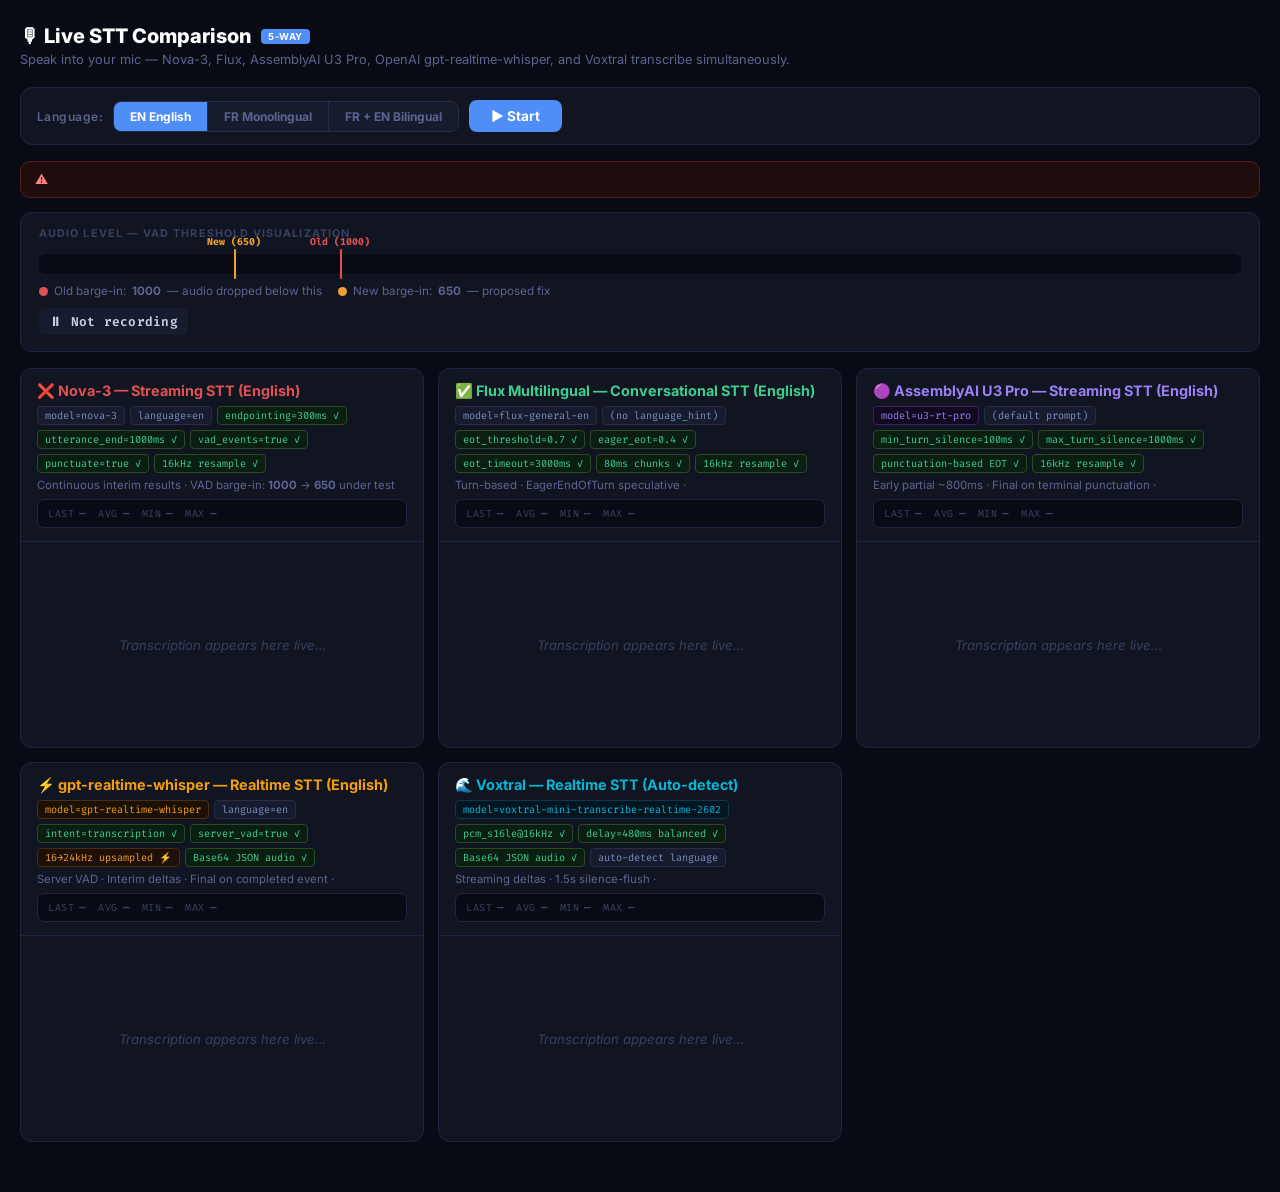
==== static/index.html @ 489904d3 "Add initial HTML and CSS for STT comparison interface - Created index.html for the main structure of" ====
<!DOCTYPE html>
<html lang="en">

<head>
  <meta charset="UTF-8" />
  <meta name="viewport" content="width=device-width,initial-scale=1" />
  <title>STT Test: Nova-3 vs Flux vs AssemblyAI U3 Pro | 3-Way Comparison</title>
  <link rel="stylesheet" href="/static/style.css" />
</head>

<body>

  <div class="header">
    <h1>🎙 Live STT Comparison <span class="badge">5-Way</span></h1>
    <p>Speak into your mic — Nova-3, Flux, AssemblyAI U3 Pro, OpenAI gpt-realtime-whisper, and Voxtral transcribe
      simultaneously.</p>
  </div>

  <div class="cfg">
    <span class="cfg-label">Language:</span>
    <div class="ltog">
      <button id="btnEn" class="on" onclick="setLang('en')">EN English</button>
      <button id="btnFr" onclick="setLang('fr')">FR Monolingual</button>
      <button id="btnFrBi" onclick="setLang('fr-bilingual')">FR + EN Bilingual</button>
    </div>
    <button id="startBtn" onclick="toggle()">
      <span class="pulse-dot"></span>
      <span id="startBtnTxt">▶ Start</span>
    </button>
  </div>

  <div class="err" id="errEl">
    <span>⚠</span><span id="errTxt"></span>
  </div>

  <!-- VAD meter -->
  <div class="vad-card">
    <h2>Audio Level — VAD Threshold Visualization</h2>
    <div class="meter-wrap" id="mw">
      <div class="meter-fill" id="mf"></div>
    </div>
    <div class="legend">
      <div class="leg-item"><span class="leg-dot" style="background:var(--red)"></span>Old barge-in:
        <strong>1000</strong> — audio dropped below this
      </div>
      <div class="leg-item"><span class="leg-dot" style="background:var(--amber)"></span>New barge-in:
        <strong>650</strong> — proposed fix
      </div>
    </div>
    <div class="vad-status" id="vs">⏸ Not recording</div>
  </div>

  <!-- Side-by-side panels -->
  <div class="cols">
    <!-- Nova-3 -->
    <div class="panel">
      <div class="ph old">
        <h3 id="t1">❌ Nova-3 — Streaming STT (English)</h3>
        <div class="tags">
          <span class="tag">model=nova-3</span>
          <span class="tag" id="l1tag">language=en</span>
          <span class="tag fixed">endpointing=300ms ✓</span>
          <span class="tag fixed">utterance_end=1000ms ✓</span>
          <span class="tag fixed">vad_events=true ✓</span>
          <span class="tag fixed">punctuate=true ✓</span>
          <span class="tag fixed">16kHz resample ✓</span>
        </div>
        <div class="model-note">Continuous interim results · VAD barge-in: <strong>1000</strong> → <strong>650</strong>
          under test</div>
        <div class="lat-stats" id="lsNova">
          <div class="ls-item"><span class="ls-label">Last</span><span class="ls-val na" id="n3-last">—</span></div>
          <div class="ls-item"><span class="ls-label">Avg</span><span class="ls-val na" id="n3-avg">—</span></div>
          <div class="ls-item"><span class="ls-label">Min</span><span class="ls-val na" id="n3-min">—</span></div>
          <div class="ls-item"><span class="ls-label">Max</span><span class="ls-val na" id="n3-max">—</span></div>
        </div>
      </div>
      <div class="ta" id="a1"><span class="ph2">Transcription appears here live…</span></div>
    </div>

    <!-- Flux -->
    <div class="panel">
      <div class="ph nw">
        <h3 id="t2">✅ Flux Multilingual — Conversational STT (English)</h3>
        <div class="tags">
          <span class="tag" id="fluxModelTag">model=flux-general-en</span>
          <span class="tag" id="l2tag">(no language_hint)</span>
          <span class="tag fixed">eot_threshold=0.7 ✓</span>
          <span class="tag fixed">eager_eot=0.4 ✓</span>
          <span class="tag fixed">eot_timeout=3000ms ✓</span>
          <span class="tag fixed">80ms chunks ✓</span>
          <span class="tag fixed">16kHz resample ✓</span>
        </div>
        <div class="model-note">Turn-based · EagerEndOfTurn speculative · <span id="detectedLang"
            style="color:var(--green)"></span></div>
        <div class="lat-stats" id="lsFlux">
          <div class="ls-item"><span class="ls-label">Last</span><span class="ls-val na" id="fl-last">—</span></div>
          <div class="ls-item"><span class="ls-label">Avg</span><span class="ls-val na" id="fl-avg">—</span></div>
          <div class="ls-item"><span class="ls-label">Min</span><span class="ls-val na" id="fl-min">—</span></div>
          <div class="ls-item"><span class="ls-label">Max</span><span class="ls-val na" id="fl-max">—</span></div>
        </div>
      </div>
      <div class="ta" id="a2"><span class="ph2">Transcription appears here live…</span></div>
    </div>

    <!-- AssemblyAI U3 Pro -->
    <div class="panel">
      <div class="ph aai">
        <h3 id="t3">🟣 AssemblyAI U3 Pro — Streaming STT (English)</h3>
        <div class="tags">
          <span class="tag" style="border-color:#3a2060;color:var(--purple);background:#120820">model=u3-rt-pro</span>
          <span class="tag" id="l3tag">(default prompt)</span>
          <span class="tag fixed">min_turn_silence=100ms ✓</span>
          <span class="tag fixed">max_turn_silence=1000ms ✓</span>
          <span class="tag fixed">punctuation-based EOT ✓</span>
          <span class="tag fixed">16kHz resample ✓</span>
        </div>
        <div class="model-note">Early partial ~800ms · Final on terminal punctuation · <span id="aaiNote"
            style="color:var(--purple)"></span></div>
        <div class="lat-stats" id="lsAAI">
          <div class="ls-item"><span class="ls-label">Last</span><span class="ls-val na" id="aa-last">—</span></div>
          <div class="ls-item"><span class="ls-label">Avg</span><span class="ls-val na" id="aa-avg">—</span></div>
          <div class="ls-item"><span class="ls-label">Min</span><span class="ls-val na" id="aa-min">—</span></div>
          <div class="ls-item"><span class="ls-label">Max</span><span class="ls-val na" id="aa-max">—</span></div>
        </div>
      </div>
      <div class="ta" id="a3"><span class="ph2">Transcription appears here live…</span></div>
    </div>

    <!-- OpenAI gpt-4o-transcribe -->
    <div class="panel">
      <div class="ph oai">
        <h3 id="t4">⚡ gpt-realtime-whisper — Realtime STT (English)</h3>
        <div class="tags">
          <span class="tag"
            style="border-color:#4a3010;color:var(--oai);background:#1a1006">model=gpt-realtime-whisper</span>
          <span class="tag" id="l4tag">language=en</span>
          <span class="tag fixed">intent=transcription ✓</span>
          <span class="tag fixed">server_vad=true ✓</span>
          <span class="tag warn">16→24kHz upsampled ⚡</span>
          <span class="tag fixed">Base64 JSON audio ✓</span>
        </div>
        <div class="model-note">Server VAD · Interim deltas · Final on completed event · <span id="oaiNote"
            style="color:var(--oai)"></span></div>
        <div class="lat-stats" id="lsOAI">
          <div class="ls-item"><span class="ls-label">Last</span><span class="ls-val na" id="oa-last">—</span></div>
          <div class="ls-item"><span class="ls-label">Avg</span><span class="ls-val na" id="oa-avg">—</span></div>
          <div class="ls-item"><span class="ls-label">Min</span><span class="ls-val na" id="oa-min">—</span></div>
          <div class="ls-item"><span class="ls-label">Max</span><span class="ls-val na" id="oa-max">—</span></div>
        </div>
      </div>
      <div class="ta" id="a4"><span class="ph2">Transcription appears here live…</span></div>
    </div>

    <!-- Mistral Voxtral Realtime -->
    <div class="panel">
      <div class="ph vx">
        <h3 id="t5">🌊 Voxtral — Realtime STT (Auto-detect)</h3>
        <div class="tags">
          <span class="tag"
            style="border-color:#0a3a45;color:var(--vx);background:#031520">model=voxtral-mini-transcribe-realtime-2602</span>
          <span class="tag fixed">pcm_s16le@16kHz ✓</span>
          <span class="tag fixed">delay=480ms balanced ✓</span>
          <span class="tag fixed">Base64 JSON audio ✓</span>
          <span class="tag">auto-detect language</span>
        </div>
        <div class="model-note">Streaming deltas · 1.5s silence-flush · <span id="vxNote"
            style="color:var(--vx)"></span></div>
        <div class="lat-stats" id="lsVX">
          <div class="ls-item"><span class="ls-label">Last</span><span class="ls-val na" id="vx-last">—</span></div>
          <div class="ls-item"><span class="ls-label">Avg</span><span class="ls-val na" id="vx-avg">—</span></div>
          <div class="ls-item"><span class="ls-label">Min</span><span class="ls-val na" id="vx-min">—</span></div>
          <div class="ls-item"><span class="ls-label">Max</span><span class="ls-val na" id="vx-max">—</span></div>
        </div>
      </div>
      <div class="ta" id="a5"><span class="ph2">Transcription appears here live…</span></div>
    </div>
  </div>

  <script src="/static/app.js"></script>
</body>

</html>
---- static/style.css ----
@import url('https://fonts.googleapis.com/css2?family=Inter:wght@400;500;600;700;800&family=Fira+Code:wght@400;500&display=swap');

* {
  box-sizing: border-box;
  margin: 0;
  padding: 0
}

:root {
  --bg: #090b14;
  --surface: #111522;
  --surface2: #161c2e;
  --border: #1e2540;
  --border2: #252d47;
  --text: #c8cfe8;
  --text-dim: #5a6490;
  --text-muted: #374060;
  --blue: #4f8ef7;
  --blue-dim: #1c2d5a;
  --green: #3ecf8e;
  --green-dim: #0d3024;
  --red: #e05252;
  --amber: #f0a030;
  --purple: #9b7ff4;
  --oai: #f59e0b;
  --oai-dim: #2a1e06;
  --vx: #06b6d4;
  --vx-dim: #062030;
}

body {
  font-family: 'Inter', sans-serif;
  background: var(--bg);
  color: var(--text);
  min-height: 100vh;
  padding: 24px 20px 50px
}

/* ── Header ── */
.header {
  margin-bottom: 20px
}

.header h1 {
  font-size: 1.25rem;
  font-weight: 800;
  color: #fff;
  display: flex;
  align-items: center;
  gap: 10px;
  margin-bottom: 4px
}

.header h1 .badge {
  font-size: .6rem;
  font-weight: 700;
  background: var(--blue);
  color: #fff;
  border-radius: 4px;
  padding: 2px 7px;
  letter-spacing: .06em;
  text-transform: uppercase
}

.header p {
  font-size: .8rem;
  color: var(--text-dim)
}

/* ── Config bar ── */
.cfg {
  display: flex;
  flex-wrap: wrap;
  gap: 10px;
  align-items: center;
  background: var(--surface);
  border: 1px solid var(--border);
  border-radius: 12px;
  padding: 12px 16px;
  margin-bottom: 16px
}

.cfg-label {
  font-size: .75rem;
  font-weight: 600;
  color: var(--text-dim);
  letter-spacing: .04em
}

.ltog {
  display: flex;
  border: 1px solid var(--border2);
  border-radius: 8px;
  overflow: hidden
}

.ltog button {
  padding: 7px 16px;
  border: none;
  background: var(--surface2);
  color: var(--text-dim);
  font-size: .75rem;
  font-weight: 700;
  cursor: pointer;
  font-family: 'Inter', sans-serif;
  transition: background .15s, color .15s
}

.ltog button.on {
  background: var(--blue);
  color: #fff
}

.ltog button+button {
  border-left: 1px solid var(--border2)
}

.ltog button:disabled {
  opacity: .35;
  cursor: default
}

#startBtn {
  padding: 8px 22px;
  border-radius: 8px;
  border: none;
  background: var(--blue);
  color: #fff;
  font-size: .85rem;
  font-weight: 700;
  cursor: pointer;
  font-family: 'Inter', sans-serif;
  transition: background .15s, transform .1s;
  display: flex;
  align-items: center;
  gap: 7px
}

#startBtn:hover:not(:disabled) {
  background: #3a7ae8;
  transform: translateY(-1px)
}

#startBtn.stop {
  background: var(--red)
}

#startBtn.stop:hover {
  background: #c44040
}

.pulse-dot {
  width: 8px;
  height: 8px;
  border-radius: 50%;
  background: #fff;
  display: none
}

#startBtn.stop .pulse-dot {
  display: block;
  animation: pulse-rec 1.2s ease-in-out infinite
}

@keyframes pulse-rec {

  0%,
  100% {
    opacity: 1;
    transform: scale(1)
  }

  50% {
    opacity: .3;
    transform: scale(.6)
  }
}

/* ── Error bar ── */
.err {
  display: none;
  background: #1f0d0d;
  border: 1px solid #5a1a1a;
  border-radius: 10px;
  color: #ff8080;
  font-size: .8rem;
  padding: 10px 14px;
  margin-bottom: 14px;
  display: flex;
  align-items: center;
  gap: 8px
}

.err.show {
  display: flex
}

/* ── VAD meter ── */
.vad-card {
  background: var(--surface);
  border: 1px solid var(--border);
  border-radius: 12px;
  padding: 14px 18px 16px;
  margin-bottom: 16px
}

.vad-card h2 {
  font-size: .67rem;
  font-weight: 700;
  text-transform: uppercase;
  letter-spacing: .1em;
  color: var(--text-muted);
  margin-bottom: 14px
}

.meter-wrap {
  position: relative;
  height: 20px;
  background: var(--bg);
  border-radius: 6px;
  margin-bottom: 10px;
  overflow: visible
}

.meter-fill {
  height: 100%;
  border-radius: 6px;
  width: 0%;
  transition: width .04s linear, background .08s
}

.vline {
  position: absolute;
  top: -5px;
  bottom: -5px;
  width: 2px;
  border-radius: 1px
}

.vlabel {
  position: absolute;
  bottom: 26px;
  transform: translateX(-50%);
  font-size: .62rem;
  font-weight: 700;
  white-space: nowrap;
  font-family: 'Fira Code', monospace
}

.legend {
  display: flex;
  gap: 16px;
  flex-wrap: wrap;
  margin-top: 10px
}

.leg-item {
  display: flex;
  align-items: center;
  gap: 6px;
  font-size: .73rem;
  color: var(--text-dim)
}

.leg-dot {
  width: 9px;
  height: 9px;
  border-radius: 50%;
  flex-shrink: 0
}

.vad-status {
  margin-top: 10px;
  font-size: .8rem;
  font-weight: 600;
  padding: 5px 10px;
  border-radius: 6px;
  background: var(--surface2);
  display: inline-block;
  font-family: 'Fira Code', monospace;
  letter-spacing: .02em
}

/* ── Panels ── */
.cols {
  display: grid;
  grid-template-columns: repeat(5, 1fr);
  gap: 14px
}

.panel {
  background: var(--surface);
  border: 1px solid var(--border);
  border-radius: 12px;
  display: flex;
  flex-direction: column;
  overflow: hidden;
  min-height: 380px
}

.ph {
  padding: 13px 16px;
  border-bottom: 1px solid var(--border)
}

.ph h3 {
  font-size: .9rem;
  font-weight: 700;
  margin-bottom: 6px
}

.ph.old h3 {
  color: var(--red)
}

.ph.nw h3 {
  color: var(--green)
}

.ph.aai h3 {
  color: var(--purple)
}

.ph.oai h3 {
  color: var(--oai)
}

.ph.vx h3 {
  color: var(--vx)
}

.tags {
  display: flex;
  flex-wrap: wrap;
  gap: 5px;
  margin-bottom: 5px
}

.tag {
  font-family: 'Fira Code', monospace;
  font-size: .64rem;
  background: var(--surface2);
  border: 1px solid var(--border2);
  color: #7a8ec2;
  border-radius: 4px;
  padding: 2px 7px
}

.tag.fixed {
  border-color: #2a4a25;
  color: var(--green);
  background: #0a1e12
}

.tag.warn {
  border-color: #4a2a10;
  color: var(--amber);
  background: #1e1008
}

.model-note {
  font-size: .71rem;
  color: var(--text-dim);
  margin-top: 2px
}

/* ── Transcript area ── */
.ta {
  flex: 1;
  padding: 14px 16px;
  overflow-y: auto;
  display: flex;
  flex-direction: column;
  gap: 6px;
  scroll-behavior: smooth
}

.ph2 {
  color: var(--text-muted);
  font-size: .82rem;
  font-style: italic;
  margin: auto;
  text-align: center
}

/* Final transcript line */
.fin {
  font-size: .87rem;
  line-height: 1.6;
  color: #b8c4e0;
  padding: 6px 10px;
  border-left: 2px solid var(--border2);
  border-radius: 0 5px 5px 0;
  background: var(--surface2)
}

/* Live interim line */
.live {
  font-size: 1rem;
  font-weight: 500;
  line-height: 1.55;
  color: #7bb8ff;
  padding: 9px 12px;
  border-left: 3px solid var(--blue);
  border-radius: 0 7px 7px 0;
  background: #0e1828
}

.live .lbl {
  font-size: .58rem;
  font-weight: 700;
  text-transform: uppercase;
  letter-spacing: .1em;
  color: var(--blue);
  display: block;
  margin-bottom: 4px
}

.live .ltx {
  display: block
}

.cur {
  display: inline-block;
  width: 2px;
  height: .9em;
  background: var(--blue);
  margin-left: 2px;
  vertical-align: text-bottom;
  animation: blink .9s step-end infinite
}

@keyframes blink {

  0%,
  100% {
    opacity: 1
  }

  50% {
    opacity: 0
  }
}

/* Flux listening indicator */
.listening {
  font-size: .82rem;
  color: #3ecf8e;
  padding: 9px 12px;
  border-left: 3px solid #1a6644;
  border-radius: 0 7px 7px 0;
  background: #0a1a12;
  display: flex;
  align-items: center;
  gap: 10px
}

.ldot {
  width: 8px;
  height: 8px;
  border-radius: 50%;
  background: var(--green);
  flex-shrink: 0;
  animation: ldot-pulse 1.4s ease-in-out infinite
}

@keyframes ldot-pulse {

  0%,
  100% {
    opacity: 1;
    transform: scale(1)
  }

  50% {
    opacity: .2;
    transform: scale(.65)
  }
}

/* Nova-3 speech-started flash */
.speech-ping {
  font-size: .75rem;
  color: var(--blue);
  padding: 5px 10px;
  border-left: 3px solid var(--blue);
  border-radius: 0 5px 5px 0;
  background: var(--blue-dim);
  display: flex;
  align-items: center;
  gap: 8px;
  animation: fade-in .15s ease
}

@keyframes fade-in {
  from {
    opacity: 0;
    transform: translateY(3px)
  }

  to {
    opacity: 1;
    transform: translateY(0)
  }
}

/* Panel error */
.panel-err {
  color: var(--red);
  font-size: .8rem;
  padding: 10px 13px;
  background: #1a0d0d;
  border-radius: 7px;
  border: 1px solid #5a1a1a;
  margin: 6px
}

/* ── Latency badge on transcript lines ── */
.lat-badge {
  display: inline-block;
  font-family: 'Fira Code', monospace;
  font-size: .58rem;
  font-weight: 700;
  padding: 1px 6px;
  border-radius: 4px;
  margin-left: 8px;
  vertical-align: middle;
  letter-spacing: .03em;
  opacity: .9;
}

.lat-fast {
  background: #0d3024;
  color: var(--green);
  border: 1px solid #1a6040;
}

.lat-mid {
  background: #2a1e06;
  color: var(--amber);
  border: 1px solid #5a3a10;
}

.lat-slow {
  background: #1f0d0d;
  color: var(--red);
  border: 1px solid #5a1a1a;
}

/* ── Per-panel latency stats bar ── */
.lat-stats {
  display: flex;
  gap: 12px;
  flex-wrap: wrap;
  margin-top: 7px;
  padding: 6px 10px;
  background: var(--bg);
  border-radius: 7px;
  border: 1px solid var(--border);
  font-family: 'Fira Code', monospace;
  font-size: .68rem;
  color: var(--text-dim);
}

.lat-stats .ls-item {
  display: flex;
  align-items: center;
  gap: 5px;
}

.lat-stats .ls-label {
  color: var(--text-muted);
  font-size: .63rem;
  text-transform: uppercase;
  letter-spacing: .05em;
}

.lat-stats .ls-val {
  font-weight: 700;
}

.lat-stats .ls-val.fast {
  color: var(--green);
}

.lat-stats .ls-val.mid {
  color: var(--amber);
}

.lat-stats .ls-val.slow {
  color: var(--red);
}

.lat-stats .ls-val.na {
  color: var(--text-muted);
}

/* Flash when latency updates */
@keyframes lat-flash {
  0% {
    opacity: 1;
    transform: scale(1.18);
  }

  60% {
    opacity: 1;
    transform: scale(1.04);
  }

  100% {
    opacity: 1;
    transform: scale(1);
  }
}

.lat-flash {
  animation: lat-flash .35s ease-out;
}

@media(max-width:1400px) {
  .cols {
    grid-template-columns: repeat(3, 1fr)
  }
}

@media(max-width:900px) {
  .cols {
    grid-template-columns: 1fr 1fr
  }
}

@media(max-width:600px) {
  .cols {
    grid-template-columns: 1fr
  }
}
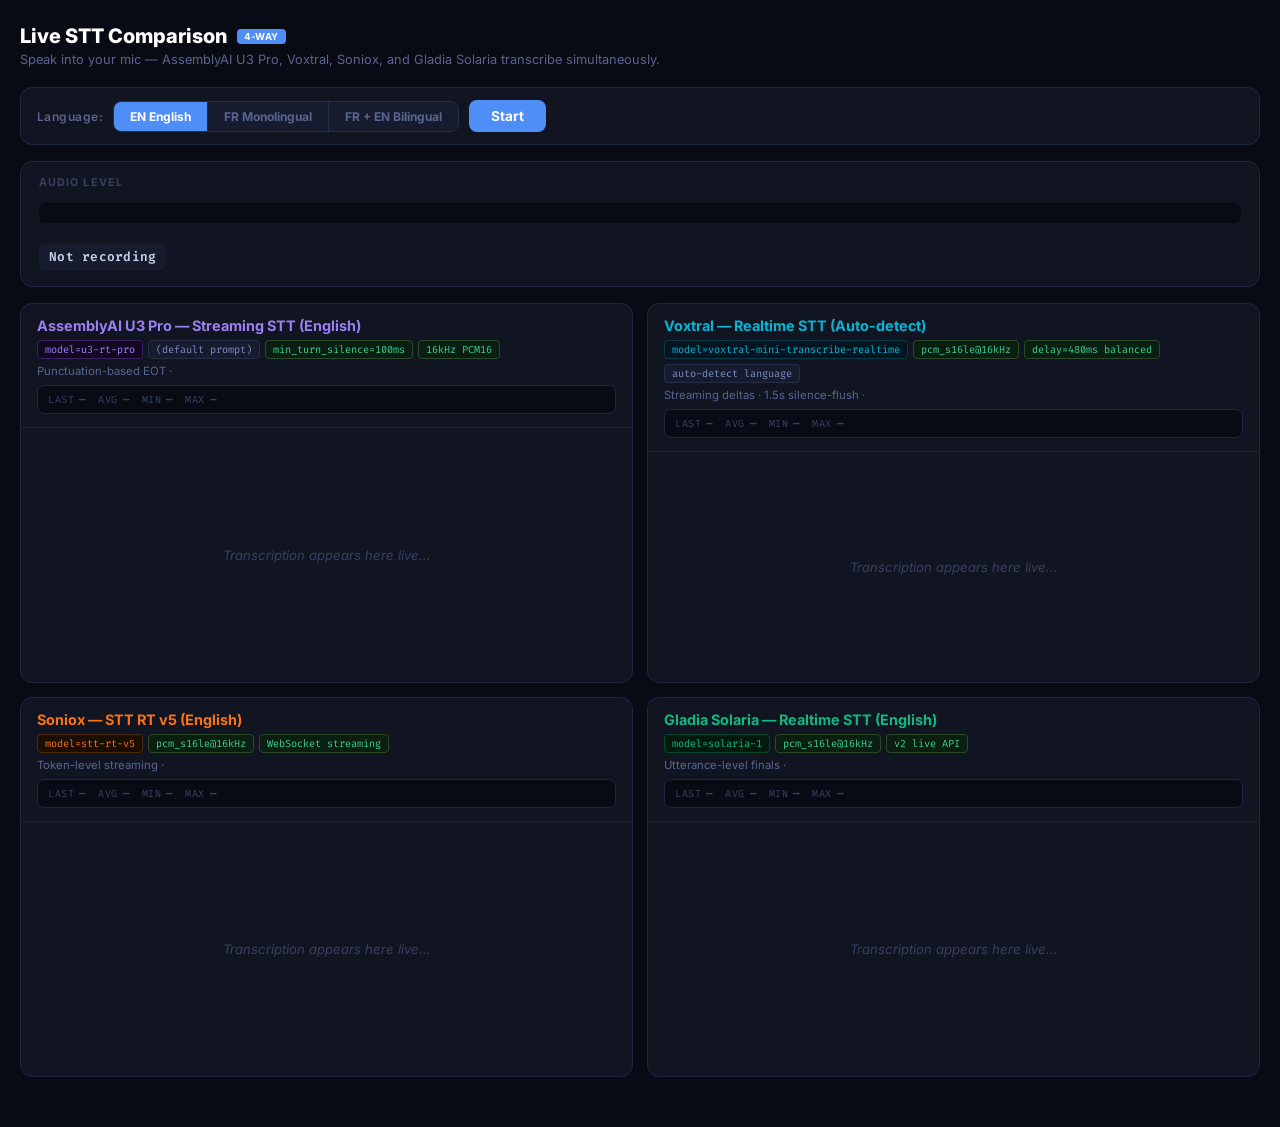
==== commit d33b52a5: "Replace Deepgram/OpenAI with Soniox + Gladia for 4-way STT comparison Remove Nova-3, Flux, and OpenA" ====
--- a/static/index.html
+++ b/static/index.html
@@ -4,16 +4,15 @@
 <head>
   <meta charset="UTF-8" />
   <meta name="viewport" content="width=device-width,initial-scale=1" />
-  <title>STT Test: Nova-3 vs Flux vs AssemblyAI U3 Pro | 3-Way Comparison</title>
+  <title>STT 4-Way Comparison | AAI · Voxtral · Soniox · Gladia</title>
   <link rel="stylesheet" href="/static/style.css" />
 </head>
 
 <body>
 
   <div class="header">
-    <h1>🎙 Live STT Comparison <span class="badge">5-Way</span></h1>
-    <p>Speak into your mic — Nova-3, Flux, AssemblyAI U3 Pro, OpenAI gpt-realtime-whisper, and Voxtral transcribe
-      simultaneously.</p>
+    <h1>Live STT Comparison <span class="badge">4-Way</span></h1>
+    <p>Speak into your mic — AssemblyAI U3 Pro, Voxtral, Soniox, and Gladia Solaria transcribe simultaneously.</p>
   </div>
 
   <div class="cfg">
@@ -25,154 +24,109 @@
     </div>
     <button id="startBtn" onclick="toggle()">
       <span class="pulse-dot"></span>
-      <span id="startBtnTxt">▶ Start</span>
+      <span id="startBtnTxt">Start</span>
     </button>
   </div>
 
   <div class="err" id="errEl">
-    <span>⚠</span><span id="errTxt"></span>
+    <span></span><span id="errTxt"></span>
   </div>
 
   <!-- VAD meter -->
   <div class="vad-card">
-    <h2>Audio Level — VAD Threshold Visualization</h2>
+    <h2>Audio Level</h2>
     <div class="meter-wrap" id="mw">
       <div class="meter-fill" id="mf"></div>
     </div>
-    <div class="legend">
-      <div class="leg-item"><span class="leg-dot" style="background:var(--red)"></span>Old barge-in:
-        <strong>1000</strong> — audio dropped below this
-      </div>
-      <div class="leg-item"><span class="leg-dot" style="background:var(--amber)"></span>New barge-in:
-        <strong>650</strong> — proposed fix
-      </div>
-    </div>
-    <div class="vad-status" id="vs">⏸ Not recording</div>
+    <div class="vad-status" id="vs">Not recording</div>
   </div>
 
   <!-- Side-by-side panels -->
   <div class="cols">
-    <!-- Nova-3 -->
-    <div class="panel">
-      <div class="ph old">
-        <h3 id="t1">❌ Nova-3 — Streaming STT (English)</h3>
-        <div class="tags">
-          <span class="tag">model=nova-3</span>
-          <span class="tag" id="l1tag">language=en</span>
-          <span class="tag fixed">endpointing=300ms ✓</span>
-          <span class="tag fixed">utterance_end=1000ms ✓</span>
-          <span class="tag fixed">vad_events=true ✓</span>
-          <span class="tag fixed">punctuate=true ✓</span>
-          <span class="tag fixed">16kHz resample ✓</span>
-        </div>
-        <div class="model-note">Continuous interim results · VAD barge-in: <strong>1000</strong> → <strong>650</strong>
-          under test</div>
-        <div class="lat-stats" id="lsNova">
-          <div class="ls-item"><span class="ls-label">Last</span><span class="ls-val na" id="n3-last">—</span></div>
-          <div class="ls-item"><span class="ls-label">Avg</span><span class="ls-val na" id="n3-avg">—</span></div>
-          <div class="ls-item"><span class="ls-label">Min</span><span class="ls-val na" id="n3-min">—</span></div>
-          <div class="ls-item"><span class="ls-label">Max</span><span class="ls-val na" id="n3-max">—</span></div>
-        </div>
-      </div>
-      <div class="ta" id="a1"><span class="ph2">Transcription appears here live…</span></div>
-    </div>
-
-    <!-- Flux -->
-    <div class="panel">
-      <div class="ph nw">
-        <h3 id="t2">✅ Flux Multilingual — Conversational STT (English)</h3>
-        <div class="tags">
-          <span class="tag" id="fluxModelTag">model=flux-general-en</span>
-          <span class="tag" id="l2tag">(no language_hint)</span>
-          <span class="tag fixed">eot_threshold=0.7 ✓</span>
-          <span class="tag fixed">eager_eot=0.4 ✓</span>
-          <span class="tag fixed">eot_timeout=3000ms ✓</span>
-          <span class="tag fixed">80ms chunks ✓</span>
-          <span class="tag fixed">16kHz resample ✓</span>
-        </div>
-        <div class="model-note">Turn-based · EagerEndOfTurn speculative · <span id="detectedLang"
-            style="color:var(--green)"></span></div>
-        <div class="lat-stats" id="lsFlux">
-          <div class="ls-item"><span class="ls-label">Last</span><span class="ls-val na" id="fl-last">—</span></div>
-          <div class="ls-item"><span class="ls-label">Avg</span><span class="ls-val na" id="fl-avg">—</span></div>
-          <div class="ls-item"><span class="ls-label">Min</span><span class="ls-val na" id="fl-min">—</span></div>
-          <div class="ls-item"><span class="ls-label">Max</span><span class="ls-val na" id="fl-max">—</span></div>
-        </div>
-      </div>
-      <div class="ta" id="a2"><span class="ph2">Transcription appears here live…</span></div>
-    </div>
-
     <!-- AssemblyAI U3 Pro -->
     <div class="panel">
       <div class="ph aai">
-        <h3 id="t3">🟣 AssemblyAI U3 Pro — Streaming STT (English)</h3>
+        <h3 id="tAAI">AssemblyAI U3 Pro — Streaming STT (English)</h3>
         <div class="tags">
           <span class="tag" style="border-color:#3a2060;color:var(--purple);background:#120820">model=u3-rt-pro</span>
-          <span class="tag" id="l3tag">(default prompt)</span>
-          <span class="tag fixed">min_turn_silence=100ms ✓</span>
-          <span class="tag fixed">max_turn_silence=1000ms ✓</span>
-          <span class="tag fixed">punctuation-based EOT ✓</span>
-          <span class="tag fixed">16kHz resample ✓</span>
+          <span class="tag" id="lAAItag">(default prompt)</span>
+          <span class="tag fixed">min_turn_silence=100ms</span>
+          <span class="tag fixed">16kHz PCM16</span>
         </div>
-        <div class="model-note">Early partial ~800ms · Final on terminal punctuation · <span id="aaiNote"
-            style="color:var(--purple)"></span></div>
-        <div class="lat-stats" id="lsAAI">
+        <div class="model-note">Punctuation-based EOT · <span id="aaiNote" style="color:var(--purple)"></span></div>
+        <div class="lat-stats">
           <div class="ls-item"><span class="ls-label">Last</span><span class="ls-val na" id="aa-last">—</span></div>
           <div class="ls-item"><span class="ls-label">Avg</span><span class="ls-val na" id="aa-avg">—</span></div>
           <div class="ls-item"><span class="ls-label">Min</span><span class="ls-val na" id="aa-min">—</span></div>
           <div class="ls-item"><span class="ls-label">Max</span><span class="ls-val na" id="aa-max">—</span></div>
         </div>
       </div>
-      <div class="ta" id="a3"><span class="ph2">Transcription appears here live…</span></div>
+      <div class="ta" id="aAAI"><span class="ph2">Transcription appears here live…</span></div>
     </div>
 
-    <!-- OpenAI gpt-4o-transcribe -->
+    <!-- Voxtral Realtime -->
     <div class="panel">
-      <div class="ph oai">
-        <h3 id="t4">⚡ gpt-realtime-whisper — Realtime STT (English)</h3>
+      <div class="ph vx">
+        <h3 id="tVX">Voxtral — Realtime STT (Auto-detect)</h3>
         <div class="tags">
           <span class="tag"
-            style="border-color:#4a3010;color:var(--oai);background:#1a1006">model=gpt-realtime-whisper</span>
-          <span class="tag" id="l4tag">language=en</span>
-          <span class="tag fixed">intent=transcription ✓</span>
-          <span class="tag fixed">server_vad=true ✓</span>
-          <span class="tag warn">16→24kHz upsampled ⚡</span>
-          <span class="tag fixed">Base64 JSON audio ✓</span>
-        </div>
-        <div class="model-note">Server VAD · Interim deltas · Final on completed event · <span id="oaiNote"
-            style="color:var(--oai)"></span></div>
-        <div class="lat-stats" id="lsOAI">
-          <div class="ls-item"><span class="ls-label">Last</span><span class="ls-val na" id="oa-last">—</span></div>
-          <div class="ls-item"><span class="ls-label">Avg</span><span class="ls-val na" id="oa-avg">—</span></div>
-          <div class="ls-item"><span class="ls-label">Min</span><span class="ls-val na" id="oa-min">—</span></div>
-          <div class="ls-item"><span class="ls-label">Max</span><span class="ls-val na" id="oa-max">—</span></div>
-        </div>
-      </div>
-      <div class="ta" id="a4"><span class="ph2">Transcription appears here live…</span></div>
-    </div>
-
-    <!-- Mistral Voxtral Realtime -->
-    <div class="panel">
-      <div class="ph vx">
-        <h3 id="t5">🌊 Voxtral — Realtime STT (Auto-detect)</h3>
-        <div class="tags">
-          <span class="tag"
-            style="border-color:#0a3a45;color:var(--vx);background:#031520">model=voxtral-mini-transcribe-realtime-2602</span>
-          <span class="tag fixed">pcm_s16le@16kHz ✓</span>
-          <span class="tag fixed">delay=480ms balanced ✓</span>
-          <span class="tag fixed">Base64 JSON audio ✓</span>
+            style="border-color:#0a3a45;color:var(--vx);background:#031520">model=voxtral-mini-transcribe-realtime</span>
+          <span class="tag fixed">pcm_s16le@16kHz</span>
+          <span class="tag fixed">delay=480ms balanced</span>
           <span class="tag">auto-detect language</span>
         </div>
         <div class="model-note">Streaming deltas · 1.5s silence-flush · <span id="vxNote"
             style="color:var(--vx)"></span></div>
-        <div class="lat-stats" id="lsVX">
+        <div class="lat-stats">
           <div class="ls-item"><span class="ls-label">Last</span><span class="ls-val na" id="vx-last">—</span></div>
           <div class="ls-item"><span class="ls-label">Avg</span><span class="ls-val na" id="vx-avg">—</span></div>
           <div class="ls-item"><span class="ls-label">Min</span><span class="ls-val na" id="vx-min">—</span></div>
           <div class="ls-item"><span class="ls-label">Max</span><span class="ls-val na" id="vx-max">—</span></div>
         </div>
       </div>
-      <div class="ta" id="a5"><span class="ph2">Transcription appears here live…</span></div>
+      <div class="ta" id="aVX"><span class="ph2">Transcription appears here live…</span></div>
+    </div>
+
+    <!-- Soniox STT RT v5 -->
+    <div class="panel">
+      <div class="ph sox">
+        <h3 id="tSOX">Soniox — STT RT v5 (English)</h3>
+        <div class="tags">
+          <span class="tag"
+            style="border-color:#4a2a06;color:var(--sox);background:#1a0e02">model=stt-rt-v5</span>
+          <span class="tag fixed">pcm_s16le@16kHz</span>
+          <span class="tag fixed">WebSocket streaming</span>
+        </div>
+        <div class="model-note">Token-level streaming · <span id="soxNote" style="color:var(--sox)"></span></div>
+        <div class="lat-stats">
+          <div class="ls-item"><span class="ls-label">Last</span><span class="ls-val na" id="sx-last">—</span></div>
+          <div class="ls-item"><span class="ls-label">Avg</span><span class="ls-val na" id="sx-avg">—</span></div>
+          <div class="ls-item"><span class="ls-label">Min</span><span class="ls-val na" id="sx-min">—</span></div>
+          <div class="ls-item"><span class="ls-label">Max</span><span class="ls-val na" id="sx-max">—</span></div>
+        </div>
+      </div>
+      <div class="ta" id="aSOX"><span class="ph2">Transcription appears here live…</span></div>
+    </div>
+
+    <!-- Gladia Solaria -->
+    <div class="panel">
+      <div class="ph gla">
+        <h3 id="tGLA">Gladia Solaria — Realtime STT (English)</h3>
+        <div class="tags">
+          <span class="tag"
+            style="border-color:#064a2a;color:var(--gla);background:#021a0e">model=solaria-1</span>
+          <span class="tag fixed">pcm_s16le@16kHz</span>
+          <span class="tag fixed">v2 live API</span>
+        </div>
+        <div class="model-note">Utterance-level finals · <span id="glaNote" style="color:var(--gla)"></span></div>
+        <div class="lat-stats">
+          <div class="ls-item"><span class="ls-label">Last</span><span class="ls-val na" id="gl-last">—</span></div>
+          <div class="ls-item"><span class="ls-label">Avg</span><span class="ls-val na" id="gl-avg">—</span></div>
+          <div class="ls-item"><span class="ls-label">Min</span><span class="ls-val na" id="gl-min">—</span></div>
+          <div class="ls-item"><span class="ls-label">Max</span><span class="ls-val na" id="gl-max">—</span></div>
+        </div>
+      </div>
+      <div class="ta" id="aGLA"><span class="ph2">Transcription appears here live…</span></div>
     </div>
   </div>
 
--- a/static/style.css
+++ b/static/style.css
@@ -22,10 +22,12 @@
   --red: #e05252;
   --amber: #f0a030;
   --purple: #9b7ff4;
-  --oai: #f59e0b;
-  --oai-dim: #2a1e06;
   --vx: #06b6d4;
   --vx-dim: #062030;
+  --sox: #f97316;
+  --sox-dim: #2a1a06;
+  --gla: #10b981;
+  --gla-dim: #062a1a;
 }
 
 body {
@@ -186,7 +188,6 @@
   font-size: .8rem;
   padding: 10px 14px;
   margin-bottom: 14px;
-  display: flex;
   align-items: center;
   gap: 8px
 }
@@ -284,7 +285,7 @@
 /* ── Panels ── */
 .cols {
   display: grid;
-  grid-template-columns: repeat(5, 1fr);
+  grid-template-columns: repeat(4, 1fr);
   gap: 14px
 }
 
@@ -309,24 +310,20 @@
   margin-bottom: 6px
 }
 
-.ph.old h3 {
-  color: var(--red)
-}
-
-.ph.nw h3 {
-  color: var(--green)
-}
-
 .ph.aai h3 {
   color: var(--purple)
 }
 
-.ph.oai h3 {
-  color: var(--oai)
-}
-
 .ph.vx h3 {
   color: var(--vx)
+}
+
+.ph.sox h3 {
+  color: var(--sox)
+}
+
+.ph.gla h3 {
+  color: var(--gla)
 }
 
 .tags {
@@ -442,68 +439,6 @@
   }
 }
 
-/* Flux listening indicator */
-.listening {
-  font-size: .82rem;
-  color: #3ecf8e;
-  padding: 9px 12px;
-  border-left: 3px solid #1a6644;
-  border-radius: 0 7px 7px 0;
-  background: #0a1a12;
-  display: flex;
-  align-items: center;
-  gap: 10px
-}
-
-.ldot {
-  width: 8px;
-  height: 8px;
-  border-radius: 50%;
-  background: var(--green);
-  flex-shrink: 0;
-  animation: ldot-pulse 1.4s ease-in-out infinite
-}
-
-@keyframes ldot-pulse {
-
-  0%,
-  100% {
-    opacity: 1;
-    transform: scale(1)
-  }
-
-  50% {
-    opacity: .2;
-    transform: scale(.65)
-  }
-}
-
-/* Nova-3 speech-started flash */
-.speech-ping {
-  font-size: .75rem;
-  color: var(--blue);
-  padding: 5px 10px;
-  border-left: 3px solid var(--blue);
-  border-radius: 0 5px 5px 0;
-  background: var(--blue-dim);
-  display: flex;
-  align-items: center;
-  gap: 8px;
-  animation: fade-in .15s ease
-}
-
-@keyframes fade-in {
-  from {
-    opacity: 0;
-    transform: translateY(3px)
-  }
-
-  to {
-    opacity: 1;
-    transform: translateY(0)
-  }
-}
-
 /* Panel error */
 .panel-err {
   color: var(--red);
@@ -619,17 +554,11 @@
 
 @media(max-width:1400px) {
   .cols {
-    grid-template-columns: repeat(3, 1fr)
-  }
-}
-
-@media(max-width:900px) {
-  .cols {
-    grid-template-columns: 1fr 1fr
-  }
-}
-
-@media(max-width:600px) {
+    grid-template-columns: repeat(2, 1fr)
+  }
+}
+
+@media(max-width:700px) {
   .cols {
     grid-template-columns: 1fr
   }
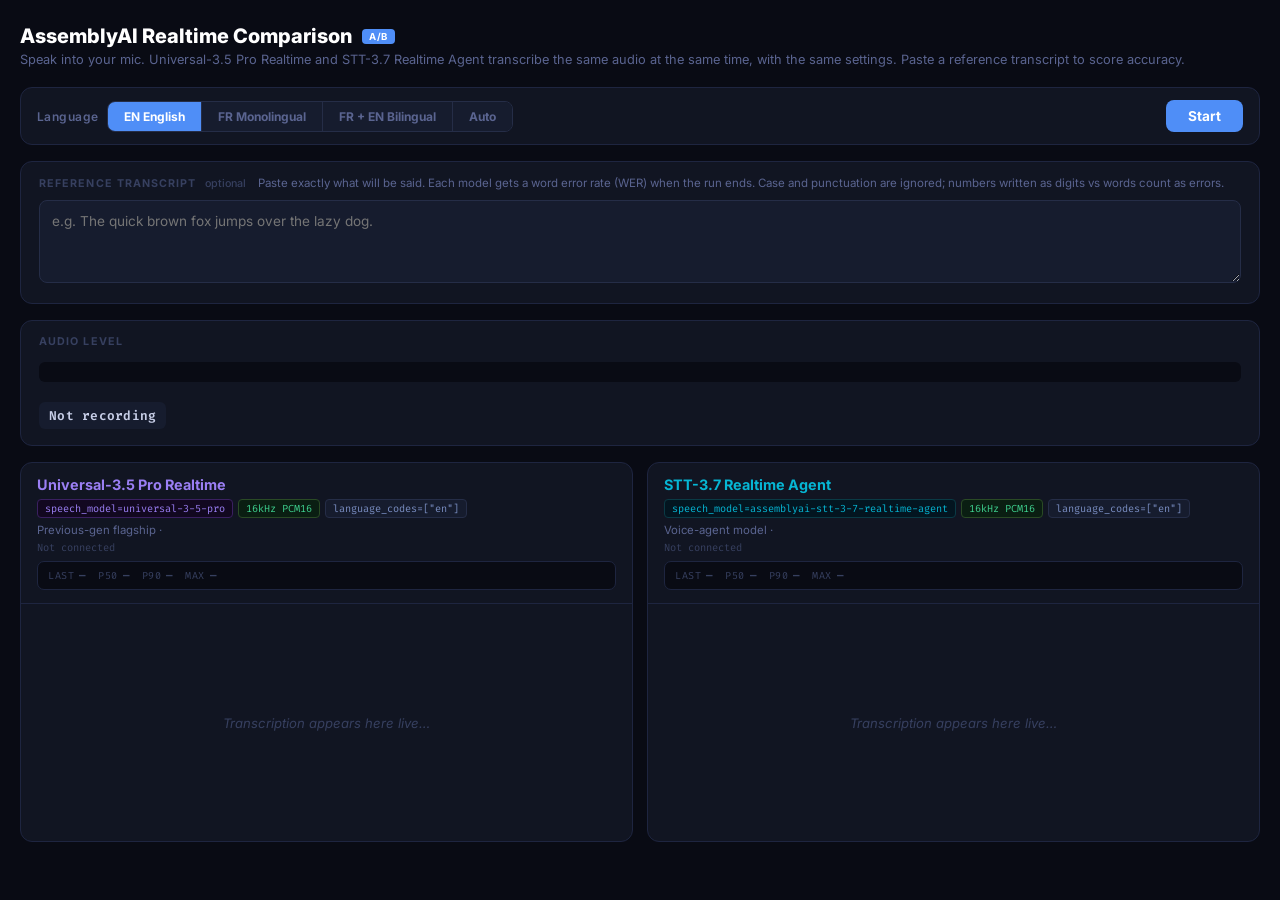
==== commit bf7866e3: "Narrow comparison to two AssemblyAI realtime models Compare Universal-3.5 Pro Realtime (universal-3-" ====
--- a/static/index.html
+++ b/static/index.html
@@ -4,35 +4,47 @@
 <head>
   <meta charset="UTF-8" />
   <meta name="viewport" content="width=device-width,initial-scale=1" />
-  <title>STT 4-Way Comparison | AAI · Voxtral · Soniox · Gladia</title>
+  <title>AssemblyAI Realtime Comparison | U3.5 Pro vs STT-3.7 Agent</title>
   <link rel="stylesheet" href="/static/style.css" />
 </head>
 
 <body>
 
   <div class="header">
-    <h1>Live STT Comparison <span class="badge">4-Way</span></h1>
-    <p>Speak into your mic — AssemblyAI U3 Pro, Voxtral, Soniox, and Gladia Solaria transcribe simultaneously.</p>
+    <h1>AssemblyAI Realtime Comparison <span class="badge">A/B</span></h1>
+    <p>Speak into your mic. Universal-3.5 Pro Realtime and STT-3.7 Realtime Agent transcribe the same audio at the same time, with the same settings. Paste a reference transcript to score accuracy.</p>
   </div>
 
   <div class="cfg">
-    <span class="cfg-label">Language:</span>
-    <div class="ltog">
-      <button id="btnEn" class="on" onclick="setLang('en')">EN English</button>
-      <button id="btnFr" onclick="setLang('fr')">FR Monolingual</button>
-      <button id="btnFrBi" onclick="setLang('fr-bilingual')">FR + EN Bilingual</button>
+    <div class="cfg-group">
+      <span class="cfg-label">Language</span>
+      <div class="ltog">
+        <button data-g="lang" data-v="en" class="on">EN English</button>
+        <button data-g="lang" data-v="fr">FR Monolingual</button>
+        <button data-g="lang" data-v="fr-bilingual">FR + EN Bilingual</button>
+        <button data-g="lang" data-v="auto">Auto</button>
+      </div>
     </div>
-    <button id="startBtn" onclick="toggle()">
+
+    <button id="startBtn">
       <span class="pulse-dot"></span>
       <span id="startBtnTxt">Start</span>
     </button>
+  </div>
+
+  <div class="ref-card">
+    <div class="ref-head">
+      <h2>Reference transcript <span class="opt">optional</span></h2>
+      <span class="ref-hint">Paste exactly what will be said. Each model gets a word error rate (WER) when the run ends. Case and punctuation are ignored; numbers written as digits vs words count as errors.</span>
+    </div>
+    <textarea id="refText" rows="3" placeholder="e.g. The quick brown fox jumps over the lazy dog."></textarea>
   </div>
 
   <div class="err" id="errEl">
     <span></span><span id="errTxt"></span>
   </div>
 
-  <!-- VAD meter -->
+  <!-- Level meter -->
   <div class="vad-card">
     <h2>Audio Level</h2>
     <div class="meter-wrap" id="mw">
@@ -43,90 +55,48 @@
 
   <!-- Side-by-side panels -->
   <div class="cols">
-    <!-- AssemblyAI U3 Pro -->
+    <!-- Universal-3.5 Pro Realtime -->
     <div class="panel">
-      <div class="ph aai">
-        <h3 id="tAAI">AssemblyAI U3 Pro — Streaming STT (English)</h3>
+      <div class="ph u35">
+        <h3>Universal-3.5 Pro Realtime</h3>
         <div class="tags">
-          <span class="tag" style="border-color:#3a2060;color:var(--purple);background:#120820">model=u3-rt-pro</span>
-          <span class="tag" id="lAAItag">(default prompt)</span>
-          <span class="tag fixed">min_turn_silence=100ms</span>
+          <span class="tag" style="border-color:#3a2060;color:var(--purple);background:#120820">speech_model=universal-3-5-pro</span>
           <span class="tag fixed">16kHz PCM16</span>
+          <span class="tag" data-lang-tag>language_codes=["en"]</span>
         </div>
-        <div class="model-note">Punctuation-based EOT · <span id="aaiNote" style="color:var(--purple)"></span></div>
-        <div class="lat-stats">
-          <div class="ls-item"><span class="ls-label">Last</span><span class="ls-val na" id="aa-last">—</span></div>
-          <div class="ls-item"><span class="ls-label">Avg</span><span class="ls-val na" id="aa-avg">—</span></div>
-          <div class="ls-item"><span class="ls-label">Min</span><span class="ls-val na" id="aa-min">—</span></div>
-          <div class="ls-item"><span class="ls-label">Max</span><span class="ls-val na" id="aa-max">—</span></div>
+        <div class="model-note">Previous-gen flagship · <span id="u35-note" style="color:var(--purple)"></span></div>
+        <div class="session-info" id="u35-session">Not connected</div>
+        <div class="lat-stats" title="Final-transcript latency: time from when the audio of the last spoken word left the server to when the final transcript arrived">
+          <div class="ls-item"><span class="ls-label">Last</span><span class="ls-val na" id="u35-last">—</span></div>
+          <div class="ls-item"><span class="ls-label">P50</span><span class="ls-val na" id="u35-p50">—</span></div>
+          <div class="ls-item"><span class="ls-label">P90</span><span class="ls-val na" id="u35-p90">—</span></div>
+          <div class="ls-item"><span class="ls-label">Max</span><span class="ls-val na" id="u35-max">—</span></div>
         </div>
       </div>
-      <div class="ta" id="aAAI"><span class="ph2">Transcription appears here live…</span></div>
+      <div class="ta" id="u35-out"><span class="ph2">Transcription appears here live…</span></div>
+      <div class="align" id="u35-align" hidden></div>
     </div>
 
-    <!-- Voxtral Realtime -->
+    <!-- AssemblyAI-STT-3.7-Realtime-Agent -->
     <div class="panel">
-      <div class="ph vx">
-        <h3 id="tVX">Voxtral — Realtime STT (Auto-detect)</h3>
+      <div class="ph s37">
+        <h3>STT-3.7 Realtime Agent</h3>
         <div class="tags">
-          <span class="tag"
-            style="border-color:#0a3a45;color:var(--vx);background:#031520">model=voxtral-mini-transcribe-realtime</span>
-          <span class="tag fixed">pcm_s16le@16kHz</span>
-          <span class="tag fixed">delay=480ms balanced</span>
-          <span class="tag">auto-detect language</span>
+          <span class="tag" style="border-color:#0a3a45;color:var(--s37);background:#031520">speech_model=assemblyai-stt-3-7-realtime-agent</span>
+          <span class="tag fixed">16kHz PCM16</span>
+          <span class="tag" data-lang-tag>language_codes=["en"]</span>
         </div>
-        <div class="model-note">Streaming deltas · 1.5s silence-flush · <span id="vxNote"
-            style="color:var(--vx)"></span></div>
-        <div class="lat-stats">
-          <div class="ls-item"><span class="ls-label">Last</span><span class="ls-val na" id="vx-last">—</span></div>
-          <div class="ls-item"><span class="ls-label">Avg</span><span class="ls-val na" id="vx-avg">—</span></div>
-          <div class="ls-item"><span class="ls-label">Min</span><span class="ls-val na" id="vx-min">—</span></div>
-          <div class="ls-item"><span class="ls-label">Max</span><span class="ls-val na" id="vx-max">—</span></div>
+        <div class="model-note">Voice-agent model · <span id="s37-note" style="color:var(--s37)"></span></div>
+        <div class="session-info" id="s37-session">Not connected</div>
+        <div class="lat-stats" title="Final-transcript latency: time from when the audio of the last spoken word left the server to when the final transcript arrived">
+          <div class="ls-item"><span class="ls-label">Last</span><span class="ls-val na" id="s37-last">—</span></div>
+          <div class="ls-item"><span class="ls-label">P50</span><span class="ls-val na" id="s37-p50">—</span></div>
+          <div class="ls-item"><span class="ls-label">P90</span><span class="ls-val na" id="s37-p90">—</span></div>
+          <div class="ls-item"><span class="ls-label">Max</span><span class="ls-val na" id="s37-max">—</span></div>
         </div>
       </div>
-      <div class="ta" id="aVX"><span class="ph2">Transcription appears here live…</span></div>
-    </div>
-
-    <!-- Soniox STT RT v5 -->
-    <div class="panel">
-      <div class="ph sox">
-        <h3 id="tSOX">Soniox — STT RT v5 (English)</h3>
-        <div class="tags">
-          <span class="tag"
-            style="border-color:#4a2a06;color:var(--sox);background:#1a0e02">model=stt-rt-v5</span>
-          <span class="tag fixed">pcm_s16le@16kHz</span>
-          <span class="tag fixed">WebSocket streaming</span>
-        </div>
-        <div class="model-note">Token-level streaming · <span id="soxNote" style="color:var(--sox)"></span></div>
-        <div class="lat-stats">
-          <div class="ls-item"><span class="ls-label">Last</span><span class="ls-val na" id="sx-last">—</span></div>
-          <div class="ls-item"><span class="ls-label">Avg</span><span class="ls-val na" id="sx-avg">—</span></div>
-          <div class="ls-item"><span class="ls-label">Min</span><span class="ls-val na" id="sx-min">—</span></div>
-          <div class="ls-item"><span class="ls-label">Max</span><span class="ls-val na" id="sx-max">—</span></div>
-        </div>
-      </div>
-      <div class="ta" id="aSOX"><span class="ph2">Transcription appears here live…</span></div>
-    </div>
-
-    <!-- Gladia Solaria -->
-    <div class="panel">
-      <div class="ph gla">
-        <h3 id="tGLA">Gladia Solaria — Realtime STT (English)</h3>
-        <div class="tags">
-          <span class="tag"
-            style="border-color:#064a2a;color:var(--gla);background:#021a0e">model=solaria-1</span>
-          <span class="tag fixed">pcm_s16le@16kHz</span>
-          <span class="tag fixed">v2 live API</span>
-        </div>
-        <div class="model-note">Utterance-level finals · <span id="glaNote" style="color:var(--gla)"></span></div>
-        <div class="lat-stats">
-          <div class="ls-item"><span class="ls-label">Last</span><span class="ls-val na" id="gl-last">—</span></div>
-          <div class="ls-item"><span class="ls-label">Avg</span><span class="ls-val na" id="gl-avg">—</span></div>
-          <div class="ls-item"><span class="ls-label">Min</span><span class="ls-val na" id="gl-min">—</span></div>
-          <div class="ls-item"><span class="ls-label">Max</span><span class="ls-val na" id="gl-max">—</span></div>
-        </div>
-      </div>
-      <div class="ta" id="aGLA"><span class="ph2">Transcription appears here live…</span></div>
+      <div class="ta" id="s37-out"><span class="ph2">Transcription appears here live…</span></div>
+      <div class="align" id="s37-align" hidden></div>
     </div>
   </div>
 
--- a/static/style.css
+++ b/static/style.css
@@ -22,12 +22,7 @@
   --red: #e05252;
   --amber: #f0a030;
   --purple: #9b7ff4;
-  --vx: #06b6d4;
-  --vx-dim: #062030;
-  --sox: #f97316;
-  --sox-dim: #2a1a06;
-  --gla: #10b981;
-  --gla-dim: #062a1a;
+  --s37: #06b6d4;
 }
 
 body {
@@ -285,7 +280,7 @@
 /* ── Panels ── */
 .cols {
   display: grid;
-  grid-template-columns: repeat(4, 1fr);
+  grid-template-columns: repeat(2, 1fr);
   gap: 14px
 }
 
@@ -310,20 +305,31 @@
   margin-bottom: 6px
 }
 
-.ph.aai h3 {
+.ph.u35 h3 {
   color: var(--purple)
 }
 
-.ph.vx h3 {
-  color: var(--vx)
-}
-
-.ph.sox h3 {
-  color: var(--sox)
-}
-
-.ph.gla h3 {
-  color: var(--gla)
+.ph.s37 h3 {
+  color: var(--s37)
+}
+
+.session-info {
+  font-family: 'Fira Code', monospace;
+  font-size: .65rem;
+  color: var(--text-muted);
+  margin-top: 4px
+}
+
+.session-info.warn {
+  color: var(--amber)
+}
+
+.lang-tag {
+  font-family: 'Fira Code', monospace;
+  font-size: .6rem;
+  opacity: .6;
+  margin-right: 6px;
+  text-transform: uppercase
 }
 
 .tags {
@@ -552,14 +558,124 @@
   animation: lat-flash .35s ease-out;
 }
 
-@media(max-width:1400px) {
-  .cols {
-    grid-template-columns: repeat(2, 1fr)
-  }
-}
-
 @media(max-width:700px) {
   .cols {
     grid-template-columns: 1fr
   }
 }
+
+/* ── Config groups ── */
+.cfg-group {
+  display: flex;
+  flex-wrap: wrap;
+  align-items: center;
+  gap: 8px
+}
+
+#startBtn {
+  margin-left: auto
+}
+
+#startBtn:disabled {
+  opacity: .6;
+  cursor: default
+}
+
+/* ── Reference transcript ── */
+.ref-card {
+  background: var(--surface);
+  border: 1px solid var(--border);
+  border-radius: 12px;
+  padding: 14px 18px 16px;
+  margin-bottom: 16px
+}
+
+.ref-head {
+  display: flex;
+  flex-wrap: wrap;
+  align-items: baseline;
+  gap: 4px 12px;
+  margin-bottom: 10px
+}
+
+.ref-card h2 {
+  font-size: .67rem;
+  font-weight: 700;
+  text-transform: uppercase;
+  letter-spacing: .1em;
+  color: var(--text-muted)
+}
+
+.ref-card .opt {
+  text-transform: none;
+  letter-spacing: 0;
+  font-weight: 500;
+  margin-left: 4px
+}
+
+.ref-hint {
+  font-size: .72rem;
+  color: var(--text-dim)
+}
+
+#refText {
+  width: 100%;
+  resize: vertical;
+  background: var(--surface2);
+  border: 1px solid var(--border2);
+  border-radius: 8px;
+  color: var(--text);
+  font: .85rem/1.5 'Inter', sans-serif;
+  padding: 10px 12px
+}
+
+#refText:focus {
+  outline: 2px solid var(--blue-dim);
+  border-color: var(--blue)
+}
+
+/* ── Word alignment vs reference ── */
+.align {
+  border-top: 1px solid var(--border);
+  padding: 12px 16px 14px;
+  max-height: 260px;
+  overflow-y: auto
+}
+
+.align-head {
+  font-size: .75rem;
+  color: var(--text-dim);
+  margin-bottom: 8px
+}
+
+.align-head strong {
+  color: var(--text)
+}
+
+.align-body {
+  font-size: .85rem;
+  line-height: 1.8
+}
+
+.a-sub {
+  color: var(--red);
+  text-decoration: underline dotted;
+  cursor: help
+}
+
+.a-del {
+  color: var(--text-dim);
+  text-decoration: line-through
+}
+
+.a-ins {
+  color: var(--amber);
+  font-style: italic
+}
+
+.stopped-tag {
+  font-size: .6rem;
+  margin-left: 6px;
+  opacity: .6;
+  font-family: 'Fira Code', monospace
+}
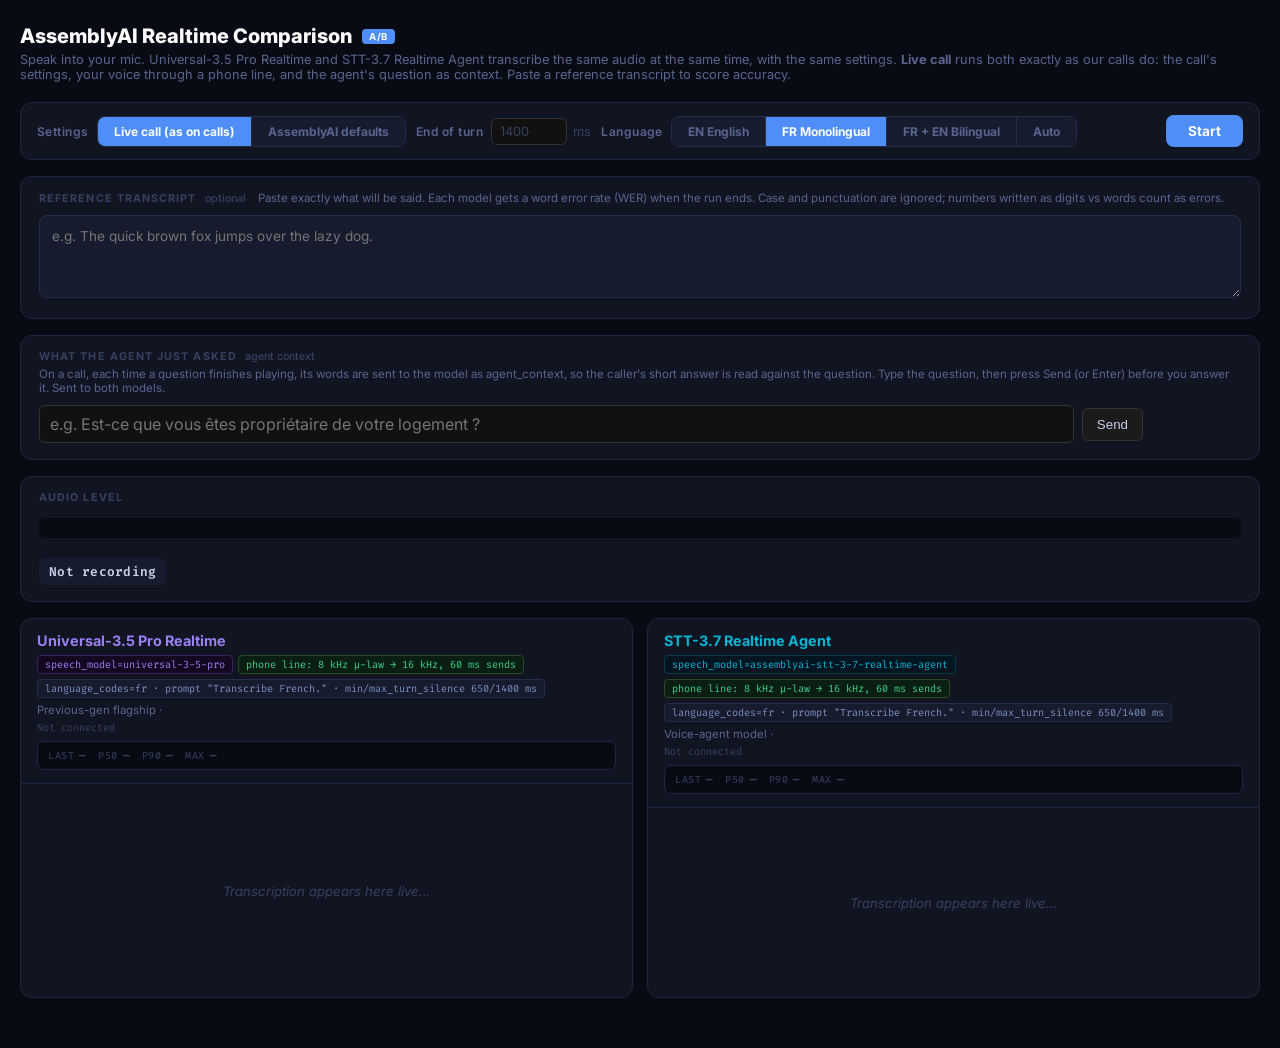
==== commit e9025505: "Live call mode: test the models exactly as our calls run them A new default "Live call" setting runs" ====
--- a/static/index.html
+++ b/static/index.html
@@ -12,15 +12,30 @@
 
   <div class="header">
     <h1>AssemblyAI Realtime Comparison <span class="badge">A/B</span></h1>
-    <p>Speak into your mic. Universal-3.5 Pro Realtime and STT-3.7 Realtime Agent transcribe the same audio at the same time, with the same settings. Paste a reference transcript to score accuracy.</p>
+    <p>Speak into your mic. Universal-3.5 Pro Realtime and STT-3.7 Realtime Agent transcribe the same audio at the same time, with the same settings. <strong>Live call</strong> runs both exactly as our calls do: the call's settings, your voice through a phone line, and the agent's question as context. Paste a reference transcript to score accuracy.</p>
   </div>
 
   <div class="cfg">
     <div class="cfg-group">
+      <span class="cfg-label">Settings</span>
+      <div class="ltog">
+        <button data-g="profile" data-v="live" class="on" title="Exactly what a live call sends: end-of-turn silences, language prompt and code, partial turns, phone-line audio, agent context">Live call (as on calls)</button>
+        <button data-g="profile" data-v="lab" title="AssemblyAI's own defaults: balanced mode, no end-of-turn settings, clean 16 kHz mic audio">AssemblyAI defaults</button>
+      </div>
+    </div>
+
+    <div class="cfg-group" id="eotGroup">
+      <span class="cfg-label">End of turn</span>
+      <label class="eot" title="max_turn_silence, as the agent's end-of-turn setting on calls (1400 ms unless the agent sets its own); min_turn_silence follows it as on calls">
+        <input id="eotMs" type="number" min="300" max="5000" step="50" value="1400" /> ms
+      </label>
+    </div>
+
+    <div class="cfg-group">
       <span class="cfg-label">Language</span>
       <div class="ltog">
-        <button data-g="lang" data-v="en" class="on">EN English</button>
-        <button data-g="lang" data-v="fr">FR Monolingual</button>
+        <button data-g="lang" data-v="en">EN English</button>
+        <button data-g="lang" data-v="fr" class="on">FR Monolingual</button>
         <button data-g="lang" data-v="fr-bilingual">FR + EN Bilingual</button>
         <button data-g="lang" data-v="auto">Auto</button>
       </div>
@@ -38,6 +53,18 @@
       <span class="ref-hint">Paste exactly what will be said. Each model gets a word error rate (WER) when the run ends. Case and punctuation are ignored; numbers written as digits vs words count as errors.</span>
     </div>
     <textarea id="refText" rows="3" placeholder="e.g. The quick brown fox jumps over the lazy dog."></textarea>
+  </div>
+
+  <div class="ref-card" id="ctxCard">
+    <div class="ref-head">
+      <h2>What the agent just asked <span class="opt">agent context</span></h2>
+      <span class="ref-hint">On a call, each time a question finishes playing, its words are sent to the model as agent_context, so the caller's short answer is read against the question. Type the question, then press Send (or Enter) before you answer it. Sent to both models.</span>
+    </div>
+    <div class="ctx-row">
+      <input id="ctxText" type="text" maxlength="300" placeholder="e.g. Est-ce que vous êtes propriétaire de votre logement ?" />
+      <button id="ctxBtn" type="button">Send</button>
+      <span id="ctxStatus" class="ctx-status"></span>
+    </div>
   </div>
 
   <div class="err" id="errEl">
@@ -61,8 +88,8 @@
         <h3>Universal-3.5 Pro Realtime</h3>
         <div class="tags">
           <span class="tag" style="border-color:#3a2060;color:var(--purple);background:#120820">speech_model=universal-3-5-pro</span>
-          <span class="tag fixed">16kHz PCM16</span>
-          <span class="tag" data-lang-tag>language_codes=["en"]</span>
+          <span class="tag fixed" data-audio-tag>phone line: 8 kHz µ-law → 16 kHz</span>
+          <span class="tag" data-lang-tag>language_codes=fr · prompt "Transcribe French."</span>
         </div>
         <div class="model-note">Previous-gen flagship · <span id="u35-note" style="color:var(--purple)"></span></div>
         <div class="session-info" id="u35-session">Not connected</div>
@@ -83,8 +110,8 @@
         <h3>STT-3.7 Realtime Agent</h3>
         <div class="tags">
           <span class="tag" style="border-color:#0a3a45;color:var(--s37);background:#031520">speech_model=assemblyai-stt-3-7-realtime-agent</span>
-          <span class="tag fixed">16kHz PCM16</span>
-          <span class="tag" data-lang-tag>language_codes=["en"]</span>
+          <span class="tag fixed" data-audio-tag>phone line: 8 kHz µ-law → 16 kHz</span>
+          <span class="tag" data-lang-tag>language_codes=fr · prompt "Transcribe French."</span>
         </div>
         <div class="model-note">Voice-agent model · <span id="s37-note" style="color:var(--s37)"></span></div>
         <div class="session-info" id="s37-session">Not connected</div>
--- a/static/style.css
+++ b/static/style.css
@@ -679,3 +679,13 @@
   opacity: .6;
   font-family: 'Fira Code', monospace
 }
+
+/* Live call settings: end of turn and agent context */
+.eot { display: inline-flex; align-items: center; gap: 6px; color: var(--text-muted); font-size: .8rem; }
+.eot input { width: 76px; padding: 5px 8px; border-radius: 6px; border: 1px solid #333; background: #111; color: inherit; font: inherit; }
+.ctx-row { display: flex; gap: 8px; align-items: center; }
+.ctx-row input { flex: 1; padding: 8px 10px; border-radius: 6px; border: 1px solid #333; background: #111; color: inherit; font: inherit; }
+.ctx-row button { padding: 8px 14px; border-radius: 6px; border: 1px solid #333; background: #1b1b1b; color: inherit; cursor: pointer; }
+.ctx-row button:disabled { opacity: .5; cursor: default; }
+.ctx-status { font-size: .75rem; color: var(--text-muted); min-width: 90px; }
+.ltog button:disabled.unavail { text-decoration: line-through; }
